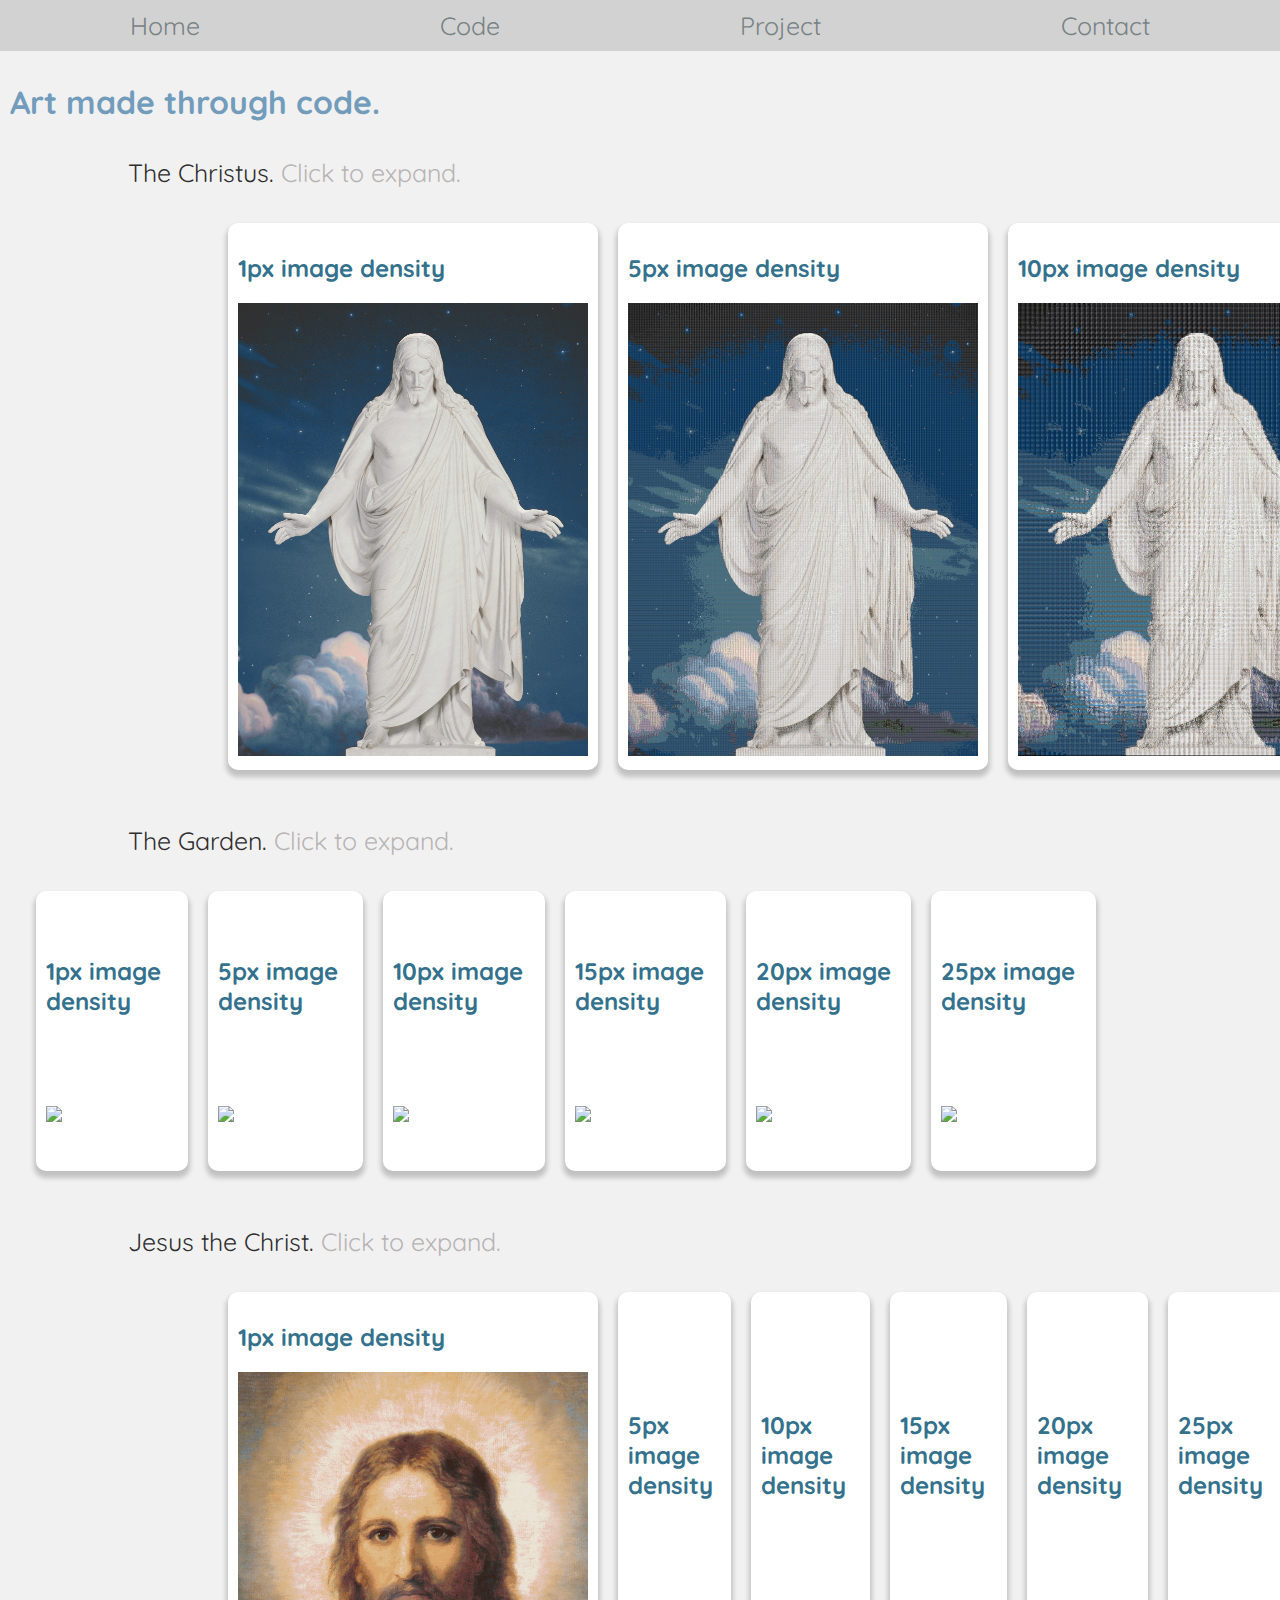
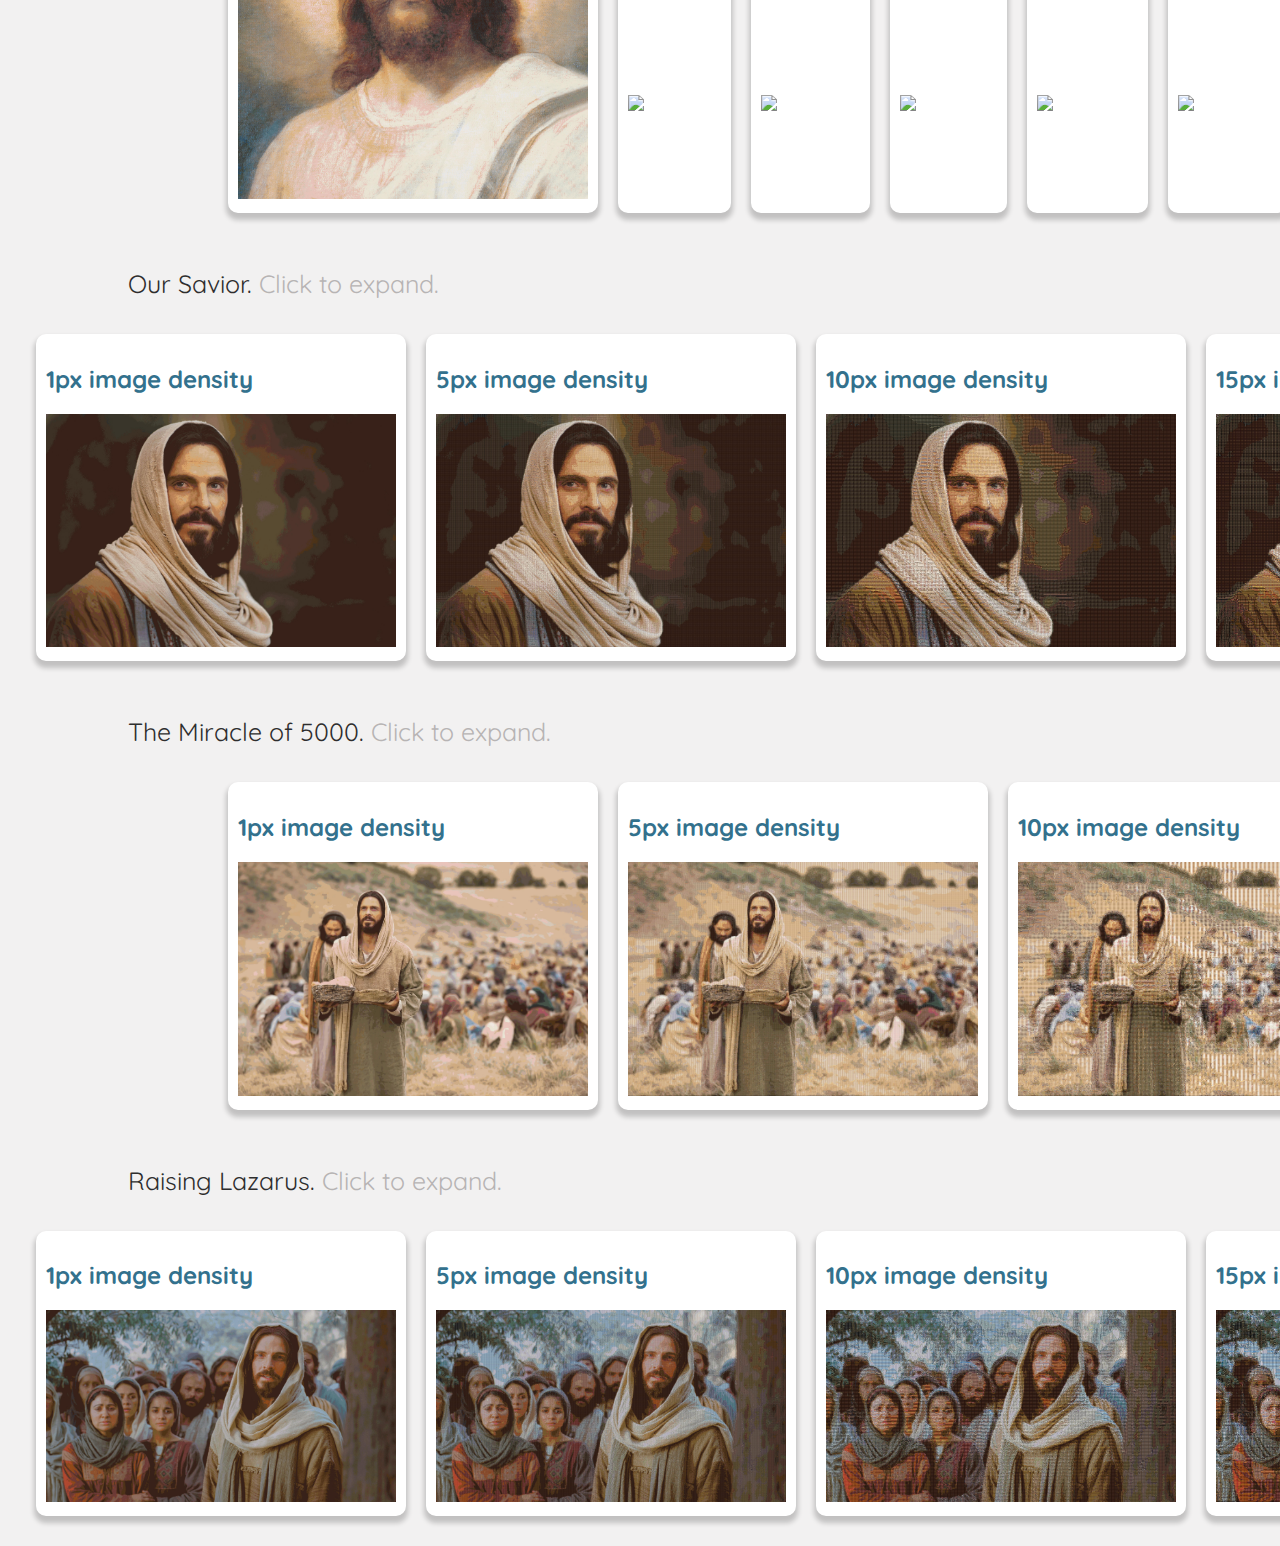
==== art/art.html @ af9d9bfe "first commit" ====
<!DOCTYPE html>
<html lang="en">

<head>
  <meta charset="UTF-8">
  <meta http-equiv="X-UA-Compatible" content="IE=edge">
  <meta name="viewport" content="width=device-width, initial-scale=1.0">
  <meta name="description" content="Home webpage for displaying of Christ art made through code.">
  <meta property="og:title" content="Code Art in Christ">
  <meta property="og:site_name" content="Code Art in Christ">
  <meta property="og:description" content="A page filled with the Savior.">
  <meta property="og:type" content="website">
  <link rel="stylesheet" href="../styles/art.css">
  <link rel="preconnect" href="https://fonts.googleapis.com">
  <link rel="preconnect" href="https://fonts.gstatic.com" crossorigin>
  <link href="https://fonts.googleapis.com/css2?family=Quicksand&display=swap" rel="stylesheet">


  <title>Mosaic Code of Christ</title>
</head>

<body>
  <header>
    <div><a href="../index.html">Home</a></div>
    <div><a href="../code/code.html">Code</a></div>
    <div><a href="../project/project.html">Project</a></div>
    <div><a href="../contact/contact.html">Contact</a></div>

  </header>
  <h1>Art made through code.</h1>

  <div class="maincolumn">

    <p class="desc">The Christus.<span class="lighter"> Click to expand.</span></p>
    <div class="row">
      <div class="section">
        <div class="tile firstpicture">
          <a href="../images/christus/Mosaic(Size_1).jpg"><img src="../images/christus/Mosaic(Size_1).jpg" width="350px"
              height="auto"></a>
          <h2>1px image density</h2>
        </div>
        <div class="tile secondpicture">
          <a href="../images/christus/Mosaic(Size_5).jpg"><img src="../images/christus/Mosaic(Size_5).jpg" width="350px"
              height="auto"></a>
          <h2>5px image density</h2>
        </div>
        <div class="tile thirdpicture">
          <a href="../images/christus/Mosaic(Size_10).jpg"><img src="../images/christus/Mosaic(Size_10).jpg"
              width="350px" height="auto"></a>
          <h2>10px image density</h2>
        </div>
        <div class="tile fourthpicture">
          <a href="../images/christus/Mosaic(Size_15).jpg"><img src="../images/christus/Mosaic(Size_15).jpg"
              width="350px" height="auto"></a>
          <h2>15px image density</h2>
        </div>
        <div class="tile fifthpicture">
          <a href="../images/christus/Mosaic(Size_20).jpg"><img src="../images/christus/Mosaic(Size_20).jpg"
              width="350px" height="auto"></a>
          <h2>20px image density</h2>
        </div>
        <div class="tile sixthpicture">
          <a href="../images/christus/Mosaic(Size_25).jpg"><img src="../images/christus/Mosaic(Size_25).jpg"
              width="350px" height="auto"></a>
          <h2>25px image density</h2>
        </div>
        <div class="filler"></div>
      </div>
    </div>

    <p class="desc">The Garden.<span class="lighter"> Click to expand.</span></p>
    <div class="row">
      <div class="section right">
        <div class="tile firstpicture">
          <a href="../images/geth/Mosaic(Size_1).jpg"><img src="../images/geth/Mosaic(Size_1).jpg" width="350px"
              height="auto"></a>
          <h2>1px image density</h2>
        </div>
        <div class="tile secondpicture">
          <a href="../images/geth/Mosaic(Size_5).jpg"><img src="../images/geth/Mosaic(Size_5).jpg" width="350px"
              height="auto"></a>
          <h2>5px image density</h2>
        </div>
        <div class="tile thirdpicture">
          <a href="../images/geth/Mosaic(Size_10).jpg"><img src="../images/geth/Mosaic(Size_10).jpg" width="350px"
              height="auto"></a>
          <h2>10px image density</h2>
        </div>
        <div class="tile fourthpicture">
          <a href="../images/geth/Mosaic(Size_15).jpg"><img src="../images/geth/Mosaic(Size_15).jpg" width="350px"
              height="auto"></a>
          <h2>15px image density</h2>
        </div>
        <div class="tile fifthpicture">
          <a href="../images/geth/Mosaic(Size_20).jpg"><img src="../images/geth/Mosaic(Size_20).jpg" width="350px"
              height="auto"></a>
          <h2>20px image density</h2>
        </div>
        <div class="tile sixthpicture">
          <a href="../images/geth/Mosaic(Size_25).jpg"><img src="../images/geth/Mosaic(Size_25).jpg" width="350px"
              height="auto"></a>
          <h2>25px image density</h2>
        </div>
        <div class="filler"></div>
      </div>
    </div>

    <p class="desc">Jesus the Christ.<span class="lighter"> Click to expand.</span></p>
    <div class="row">
      <div class="section">
        <div class="tile firstpicture">
          <a href="../images/portrait/Mosaic(Size_1).jpg"><img src="../images/portrait/Mosaic(Size_1).jpg" width="350px"
              height="auto"></a>
          <h2>1px image density</h2>
        </div>
        <div class="tile secondpicture">
          <a href="../images/portrait/Mosaic(Size_5).jpg"><img src="../images/portrait/Mosaic(Size_5).jpg" width="350px"
              height="auto"></a>
          <h2>5px image density</h2>
        </div>
        <div class="tile thirdpicture">
          <a href="../images/portrait/Mosaic(Size_10).jpg"><img src="../images/portrait/Mosaic(Size_10).jpg"
              width="350px" height="auto"></a>
          <h2>10px image density</h2>
        </div>
        <div class="tile fourthpicture">
          <a href="../images/portrait/Mosaic(Size_15).jpg"><img src="../images/portrait/Mosaic(Size_15).jpg"
              width="350px" height="auto"></a>
          <h2>15px image density</h2>
        </div>
        <div class="tile fifthpicture">
          <a href="../images/portrait/Mosaic(Size_20).jpg"><img src="../images/portrait/Mosaic(Size_20).jpg"
              width="350px" height="auto"></a>
          <h2>20px image density</h2>
        </div>
        <div class="tile sixthpicture">
          <a href="../images/portrait/Mosaic(Size_25).jpg"><img src="../images/portrait/Mosaic(Size_25).jpg"
              width="350px" height="auto"></a>
          <h2>25px image density</h2>
        </div>
        <div class="filler"></div>
      </div>
    </div>

    <p class="desc">Our Savior.<span class="lighter"> Click to expand.</span></p>
    <div class="row">
      <div class="section right">
        <div class="tile firstpicture">
          <a href="../images/Jesus/Mosaic(Size_1).jpg"><img src="../images/Jesus/Mosaic(Size_1).jpg" width="350px"
              height="auto"></a>
          <h2>1px image density</h2>
        </div>
        <div class="tile secondpicture">
          <a href="../images/Jesus/Mosaic(Size_5).jpg"><img src="../images/Jesus/Mosaic(Size_5).jpg" width="350px"
              height="auto"></a>
          <h2>5px image density</h2>
        </div>
        <div class="tile thirdpicture">
          <a href="../images/Jesus/Mosaic(Size_10).jpg"><img src="../images/Jesus/Mosaic(Size_10).jpg" width="350px"
              height="auto"></a>
          <h2>10px image density</h2>
        </div>
        <div class="tile fourthpicture">
          <a href="../images/Jesus/Mosaic(Size_15).jpg"><img src="../images/Jesus/Mosaic(Size_15).jpg" width="350px"
              height="auto"></a>
          <h2>15px image density</h2>
        </div>
        <div class="tile fifthpicture">
          <a href="../images/Jesus/Mosaic(Size_20).jpg"><img src="../images/Jesus/Mosaic(Size_20).jpg" width="350px"
              height="auto"></a>
          <h2>20px image density</h2>
        </div>
        <div class="tile sixthpicture">
          <a href="../images/Jesus/Mosaic(Size_25).jpg"><img src="../images/Jesus/Mosaic(Size_25).jpg" width="350px"
              height="auto"></a>
          <h2>25px image density</h2>
        </div>
        <div class="filler"></div>
      </div>
    </div>

    <p class="desc">The Miracle of 5000.<span class="lighter"> Click to expand.</span></p>
    <div class="row">
      <div class="section">
        <div class="tile firstpicture">
          <a href="../images/miracles/Mosaic(Size_1).jpg"><img src="../images/miracles/Mosaic(Size_1).jpg" width="350px"
              height="auto"></a>
          <h2>1px image density</h2>
        </div>
        <div class="tile secondpicture">
          <a href="../images/miracles/Mosaic(Size_5).jpg"><img src="../images/miracles/Mosaic(Size_5).jpg" width="350px"
              height="auto"></a>
          <h2>5px image density</h2>
        </div>
        <div class="tile thirdpicture">
          <a href="../images/miracles/Mosaic(Size_10).jpg"><img src="../images/miracles/Mosaic(Size_10).jpg"
              width="350px" height="auto"></a>
          <h2>10px image density</h2>
        </div>
        <div class="tile fourthpicture">
          <a href="../images/miracles/Mosaic(Size_15).jpg"><img src="../images/miracles/Mosaic(Size_15).jpg"
              width="350px" height="auto"></a>
          <h2>15px image density</h2>
        </div>
        <div class="tile fifthpicture">
          <a href="../images/miracles/Mosaic(Size_20).jpg"><img src="../images/miracles/Mosaic(Size_20).jpg"
              width="350px" height="auto"></a>
          <h2>20px image density</h2>
        </div>
        <div class="tile sixthpicture">
          <a href="../images/miracles/Mosaic(Size_25).jpg"><img src="../images/miracles/Mosaic(Size_25).jpg"
              width="350px" height="auto"></a>
          <h2>25px image density</h2>
        </div>
        <div class="filler"></div>
      </div>
    </div>

    <p class="desc">Raising Lazarus.<span class="lighter"> Click to expand.</span></p>
    <div class="row">
      <div onload="right()" class="section right">
        <div class="tile firstpicture">
          <a href="../images/lazarus/Mosaic(Size_1).jpg"><img src="../images/lazarus/Mosaic(Size_1).jpg" width="350px"
              height="auto"></a>
          <h2>1px image density</h2>
        </div>
        <div class="tile secondpicture">
          <a href="../images/lazarus/Mosaic(Size_5).jpg"><img src="../images/lazarus/Mosaic(Size_5).jpg" width="350px"
              height="auto"></a>
          <h2>5px image density</h2>
        </div>
        <div class="tile thirdpicture">
          <a href="../images/lazarus/Mosaic(Size_10).jpg"><img src="../images/lazarus/Mosaic(Size_10).jpg" width="350px"
              height="auto"></a>
          <h2>10px image density</h2>
        </div>
        <div class="tile fourthpicture">
          <a href="../images/lazarus/Mosaic(Size_15).jpg"><img src="../images/lazarus/Mosaic(Size_15).jpg" width="350px"
              height="auto"></a>
          <h2>15px image density</h2>
        </div>
        <div class="tile fifthpicture">
          <a href="../images/lazarus/Mosaic(Size_20).jpg"><img src="../images/lazarus/Mosaic(Size_20).jpg" width="350px"
              height="auto"></a>
          <h2>20px image density</h2>
        </div>
        <div class="tile sixthpicture">
          <a href="../images/lazarus/Mosaic(Size_25).jpg"><img src="../images/lazarus/Mosaic(Size_25).jpg" width="350px"
              height="auto"></a>
          <h2>25px image density</h2>
        </div>
        <div class="filler"></div>
      </div>
    </div>


  </div>

  <script src="scripts/index.js">
  </script>


</body>


</html>
---- styles/art.css ----
body {
  background-color: rgb(242, 241, 241);
  margin: 0px;
  overflow-x: hidden;
}

body .popup-imag {
  position: fixed;
  top: 0;
  left: 0;
  background: rgba(0, 0, 0, 0.9);
  height: 100%;
  width: 100%;
  z-index: 100;
  display: none;
}

body .popup-imag span {
  position: absolute;
  top: 0;
  right: 10px;
  font-size: 60px;
  font-weight: bolder;
  color: white;
  cursor: pointer;
  z-index: 100;
}

body .popup-imag img {
  position: absolute;
  top: 50%;
  left: 50%;
  transform: translate(-50%, -50%);
  border: 5px solid white;
  border-radius: 5px;
  width: 550px;
  object-fit: cover;
}

header {
  display: flex;
  justify-content: space-around;
  background-color: rgb(210, 210, 210);
  padding: 10px;
}

header div a {
  text-decoration: none;
  font-family: "Quicksand", sans-serif;
  color: rgb(119, 130, 133);
  font-size: 25px;
  transition: all 0.2s ease-in-out;
}

header div a:hover {
  color: rgb(72, 123, 146);
}
.row {
  height: fit-content;
}

.section {
  margin-left: 15vw;
  padding-left: 2vw;
  padding-bottom: 20px;
  z-index: 4;
  margin-right: 2vw;
  width: 100vw;
  height: fit-content;
  position: relative;
  display: flex;
  flex-direction: row;
  justify-content: space-between;
  overflow: scroll;
  scrollbar-width: none;
}
.right {
  margin-left: 0px;
}

h1 {
  color: white;
}

.tile a {
  order: 1;
}

.row .tile {
  background-color: white;
  height: fit-content + 10px;
  border-radius: 10px;
  padding: 10px;

  margin: 10px;
  display: flex;
  flex-direction: column;
  justify-content: space-around;
}
.filler {
  width: 200px;
  height: fit-content;
  /* background-color: white; */
  min-width: 200px;
  min-height: 300px;
}

.tile {
  transition: all 0.5s ease-in-out;
  box-shadow: 0px 5px 5px 2px rgba(0, 0, 0, 0.2);
}

.tile:hover {
  transform: scale(1.03);
  box-shadow: -5px 5px 5px 2px rgba(0, 0, 0, 0.3);
}

.desc {
  font-size: 25px;
  padding-left: 10%;
  color: rgb(46, 46, 46);
  font-family: "Quicksand", sans-serif;
}
h1,
h2 {
  font-family: "Quicksand", sans-serif;
}

h1 {
  color: rgb(114, 156, 187);
  padding: 10px;
}

.lighter {
  color: rgb(183, 180, 180);
}

h2 {
  color: rgb(51, 113, 141);
}
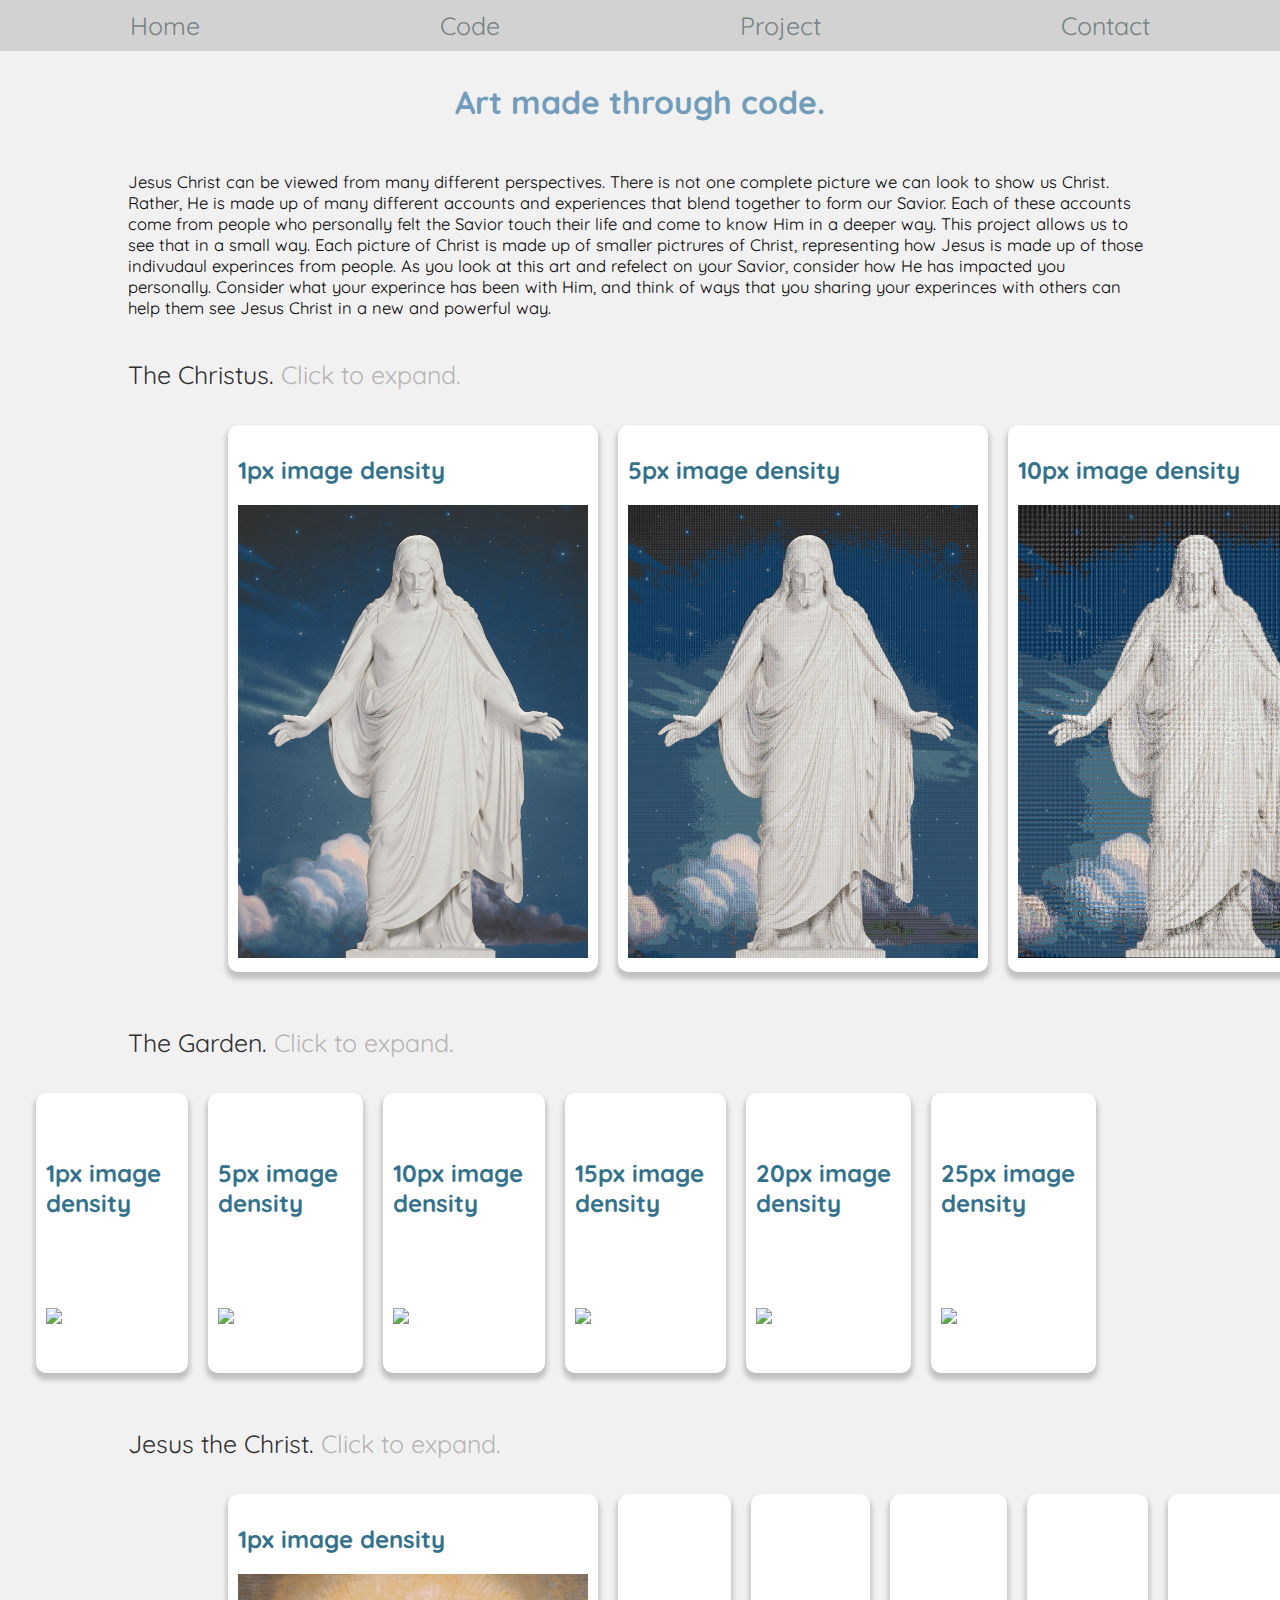
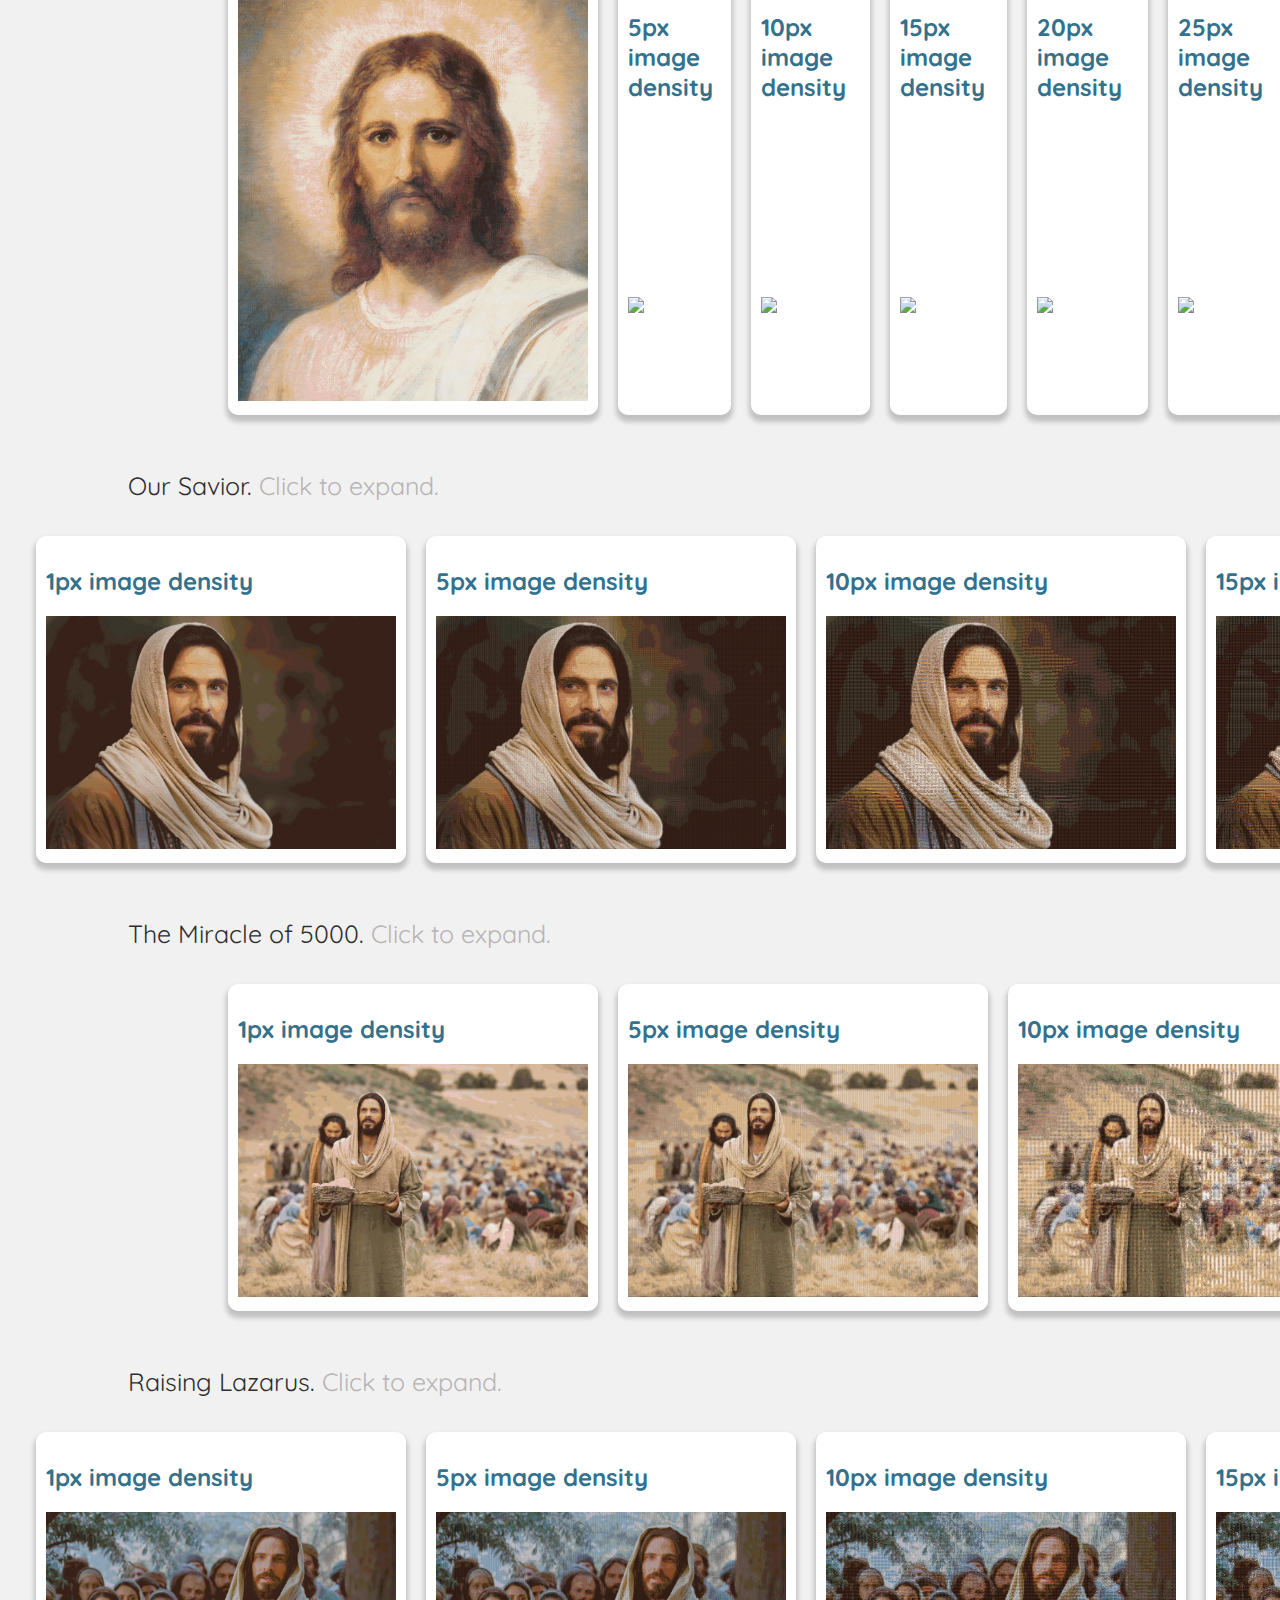
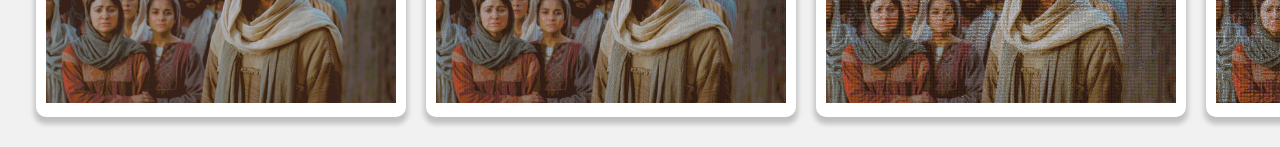
==== commit a0b87705: "adding last paragrpah" ====
--- a/art/art.html
+++ b/art/art.html
@@ -10,13 +10,17 @@
   <meta property="og:site_name" content="Code Art in Christ">
   <meta property="og:description" content="A page filled with the Savior.">
   <meta property="og:type" content="website">
+  <link rel="apple-touch-icon" sizes="180x180" href="../images/favicon/apple-touch-icon.png">
+  <link rel="icon" type="image/png" sizes="32x32" href="../images/favicon/favicon-32x32.png">
+  <link rel="icon" type="image/png" sizes="16x16" href="../images/favicon/favicon-16x16.png">
+  <link rel="manifest" href="../images/favicon/site.webmanifest">
   <link rel="stylesheet" href="../styles/art.css">
   <link rel="preconnect" href="https://fonts.googleapis.com">
   <link rel="preconnect" href="https://fonts.gstatic.com" crossorigin>
   <link href="https://fonts.googleapis.com/css2?family=Quicksand&display=swap" rel="stylesheet">
 
 
-  <title>Mosaic Code of Christ</title>
+  <title>Art</title>
 </head>
 
 <body>
@@ -27,8 +31,22 @@
     <div><a href="../contact/contact.html">Contact</a></div>
 
   </header>
-  <h1>Art made through code.</h1>
-
+  <div class="header">
+    <h1>Art made through code.</h1>
+    <p class="intro">Jesus Christ can be viewed from many different perspectives. There is not one complete picture we
+      can
+      look to show
+      us
+      Christ. Rather, He is made up of many different accounts and experiences that blend together to form our Savior.
+      Each of these accounts come from people who personally felt the Savior touch their life and come to know Him in a
+      deeper way. This project allows us to see that in a small way. Each picture of Christ is made up of smaller
+      pictrures of Christ, representing how Jesus is made up of those indivudaul experinces from people. As you look at
+      this art and refelect on your Savior, consider how He has impacted you personally. Consider what your experince
+      has
+      been with Him, and think of ways that you sharing your experinces with others can help them see Jesus Christ in a
+      new and powerful way.
+    </p>
+  </div>
   <div class="maincolumn">
 
     <p class="desc">The Christus.<span class="lighter"> Click to expand.</span></p>
--- a/styles/art.css
+++ b/styles/art.css
@@ -2,6 +2,12 @@
   background-color: rgb(242, 241, 241);
   margin: 0px;
   overflow-x: hidden;
+}
+.header {
+  display: flex;
+  flex-direction: column;
+  align-items: center;
+  justify-content: center;
 }
 
 body .popup-imag {
@@ -13,6 +19,13 @@
   width: 100%;
   z-index: 100;
   display: none;
+}
+.header p {
+  font-family: "Quicksand", sans-serif;
+  font-size: 1.3vw;
+}
+.intro {
+  width: 80vw;
 }
 
 body .popup-imag span {
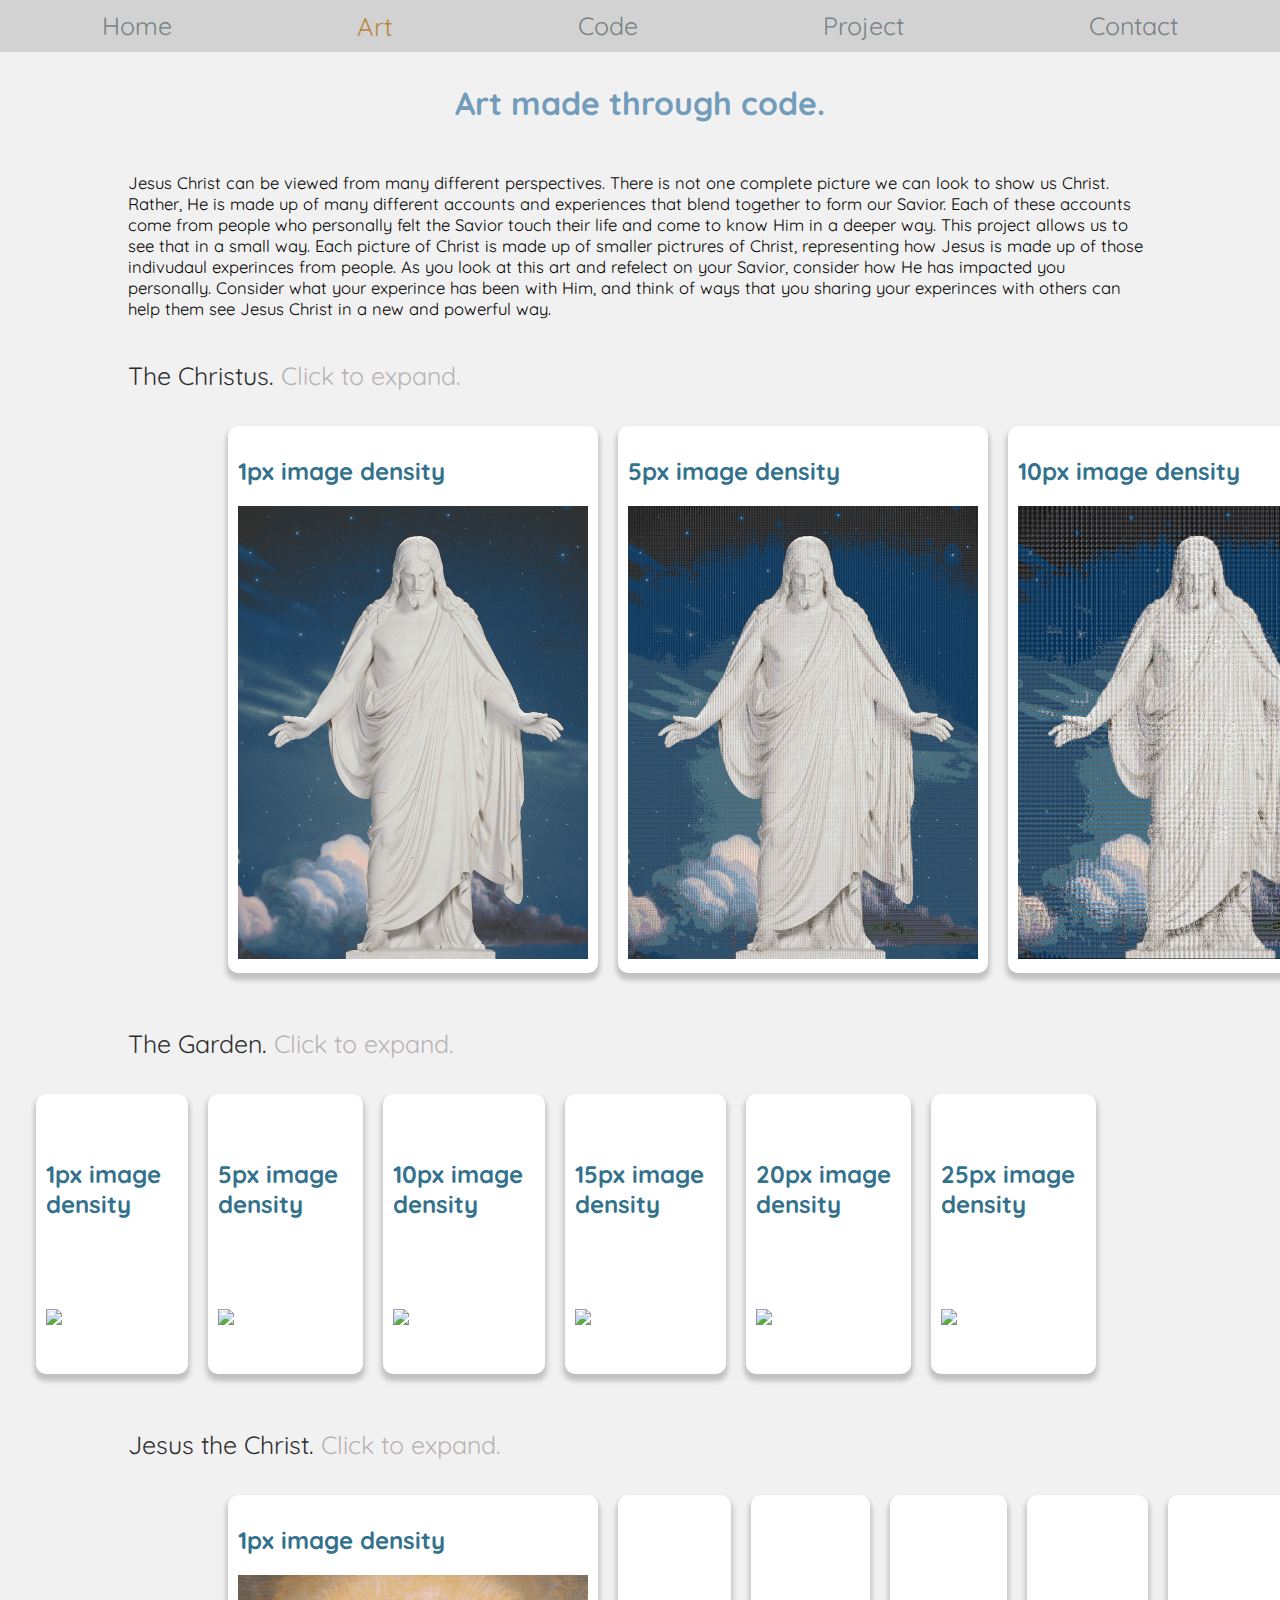
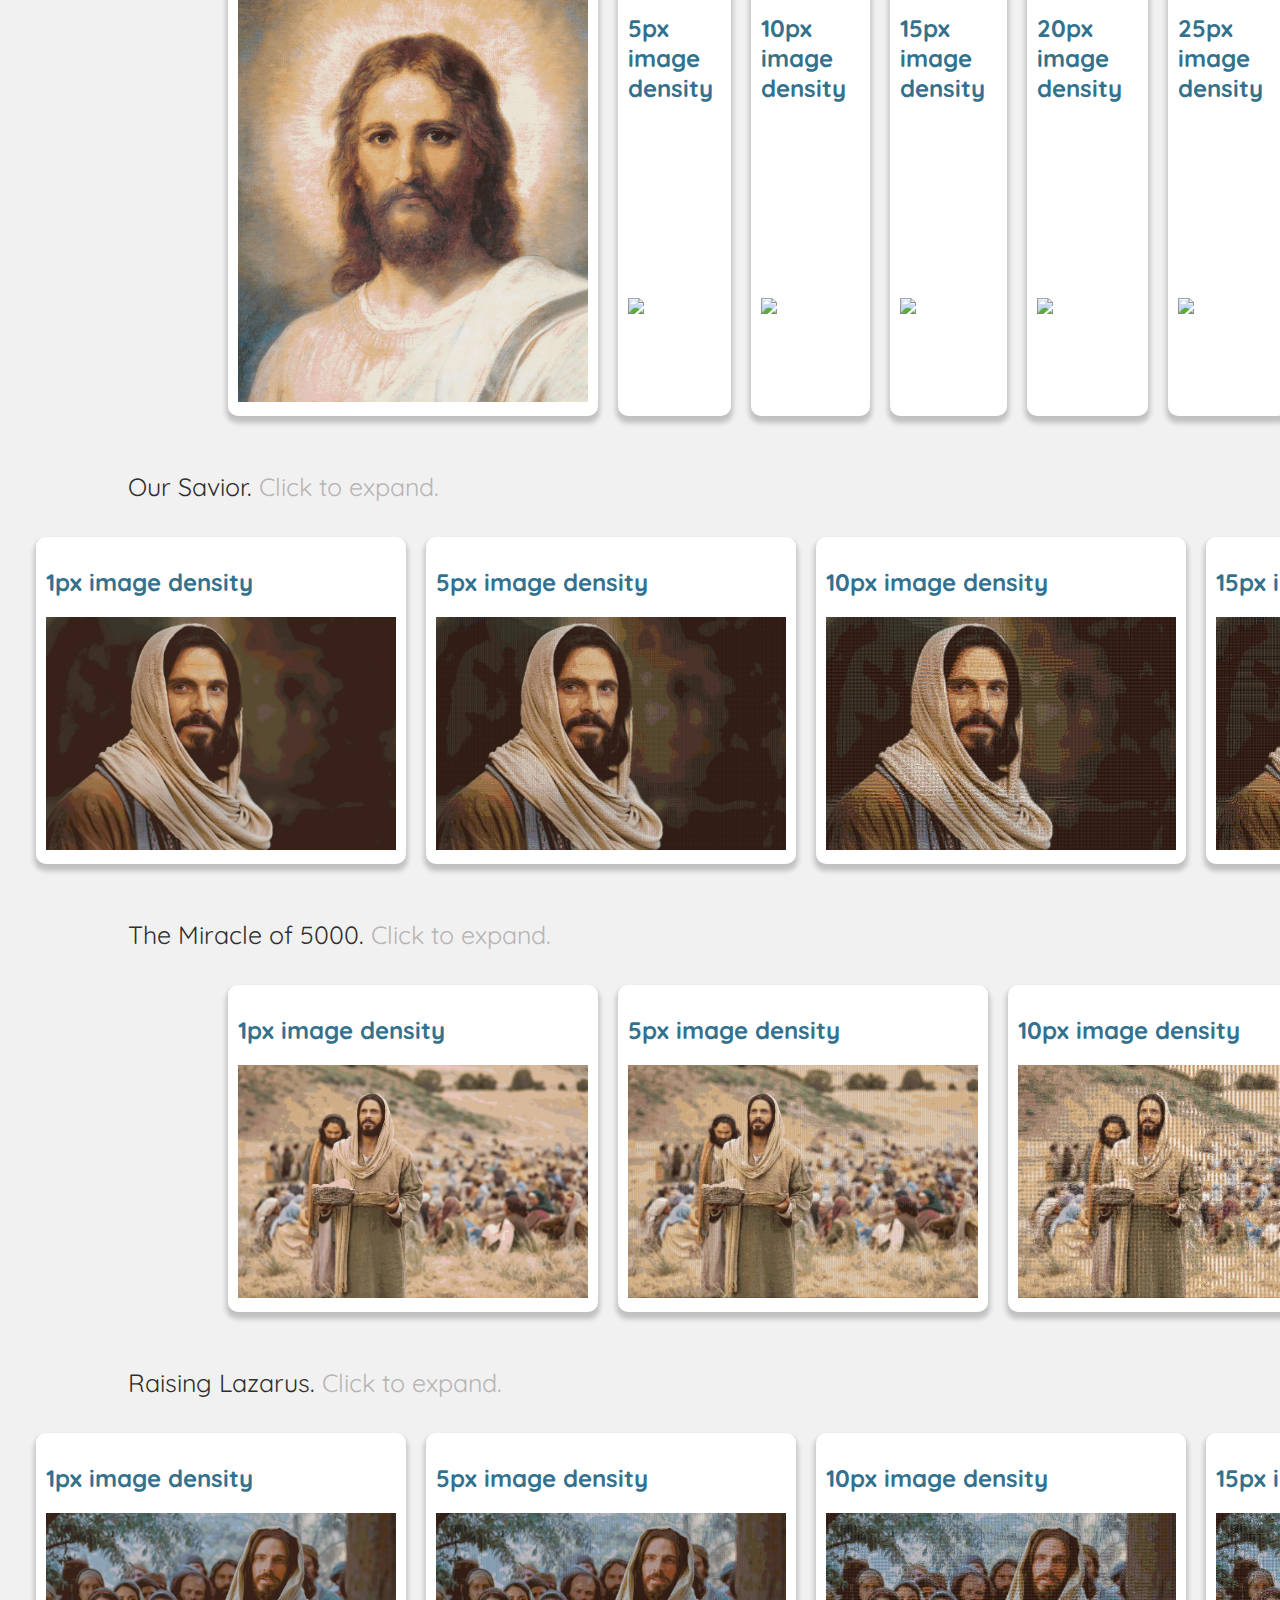
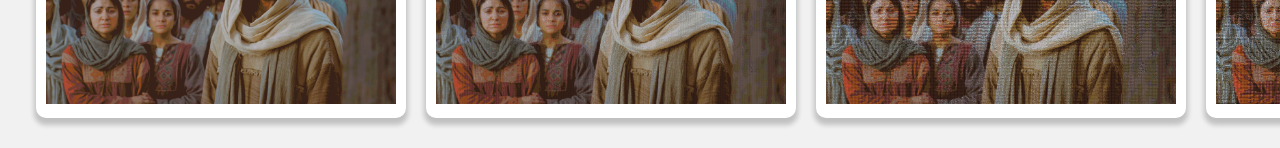
==== commit 449336e4: "updating menu" ====
--- a/art/art.html
+++ b/art/art.html
@@ -26,6 +26,7 @@
 <body>
   <header>
     <div><a href="../index.html">Home</a></div>
+    <div class="current"><a href="">Art</a></div>
     <div><a href="../code/code.html">Code</a></div>
     <div><a href="../project/project.html">Project</a></div>
     <div><a href="../contact/contact.html">Contact</a></div>
--- a/styles/art.css
+++ b/styles/art.css
@@ -151,3 +151,8 @@
 h2 {
   color: rgb(51, 113, 141);
 }
+
+.current a {
+  color: rgb(184, 136, 63);
+  font-size: 2vw;
+}
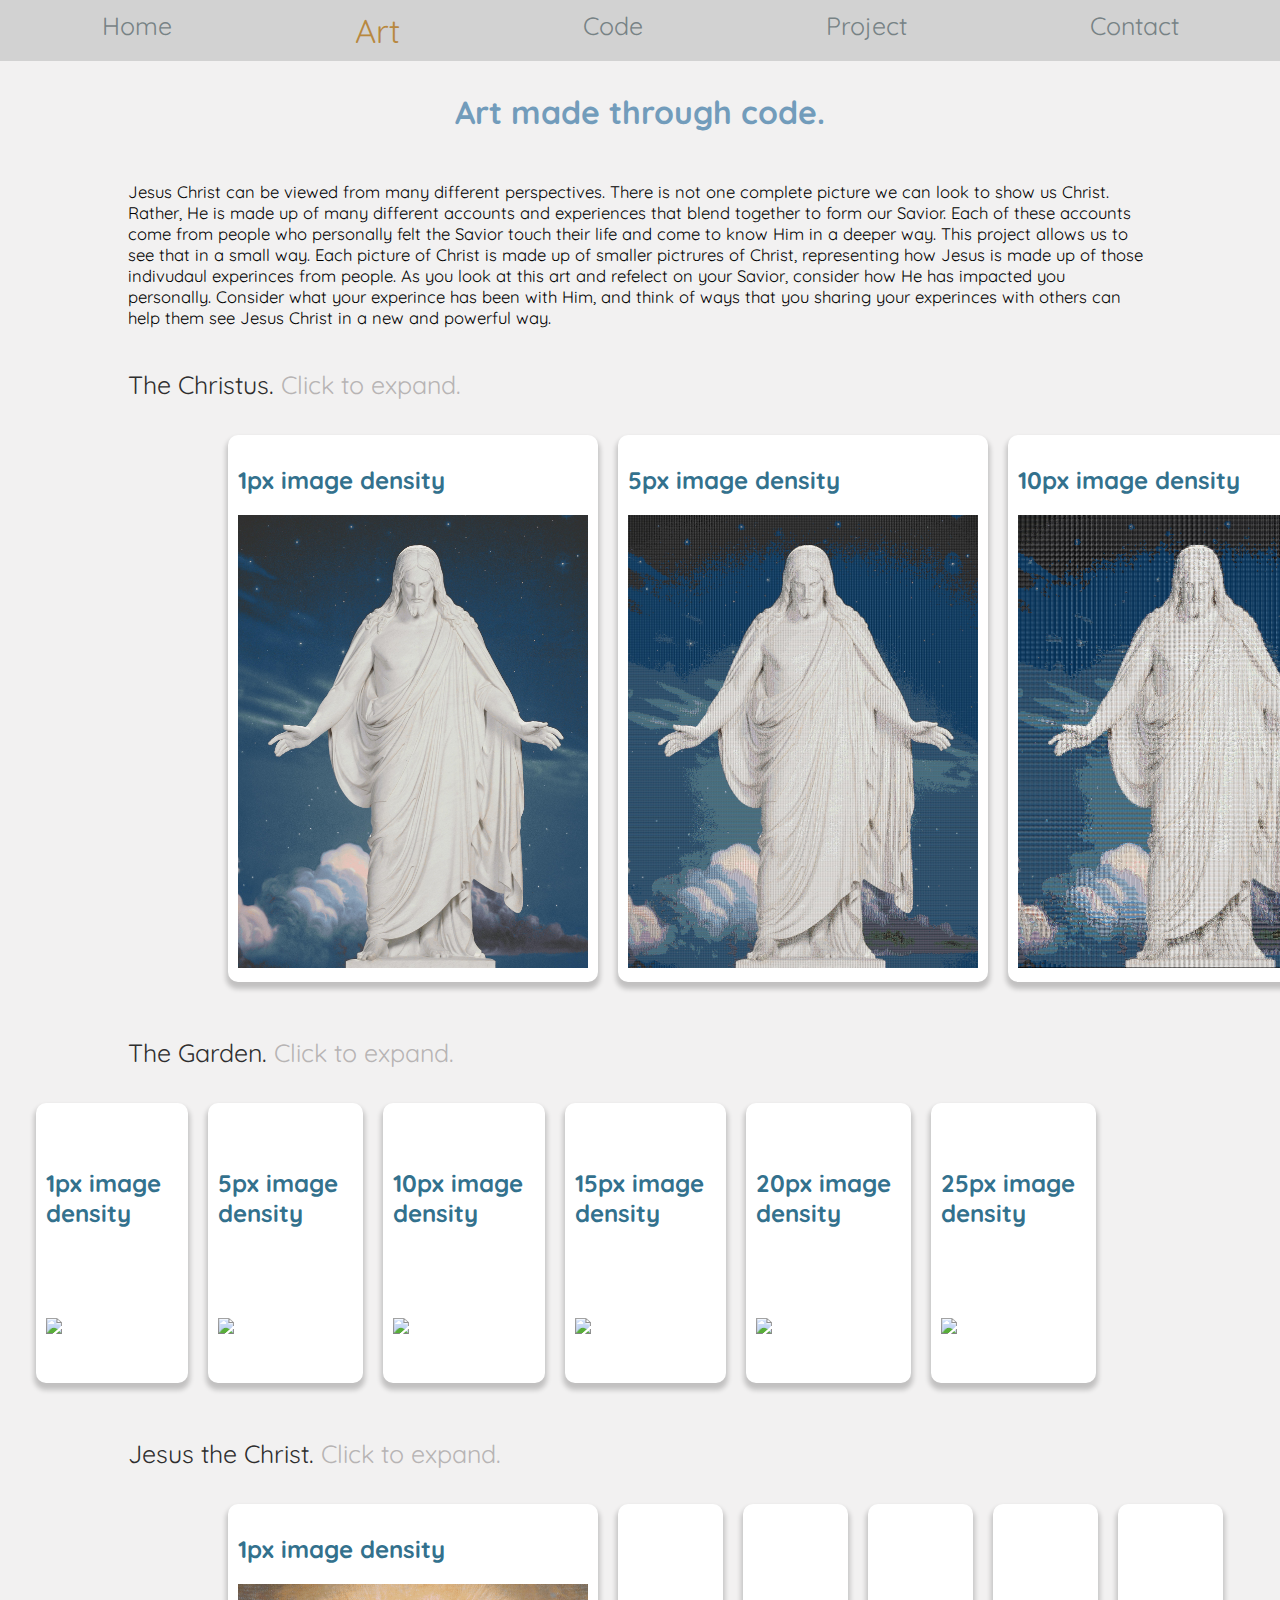
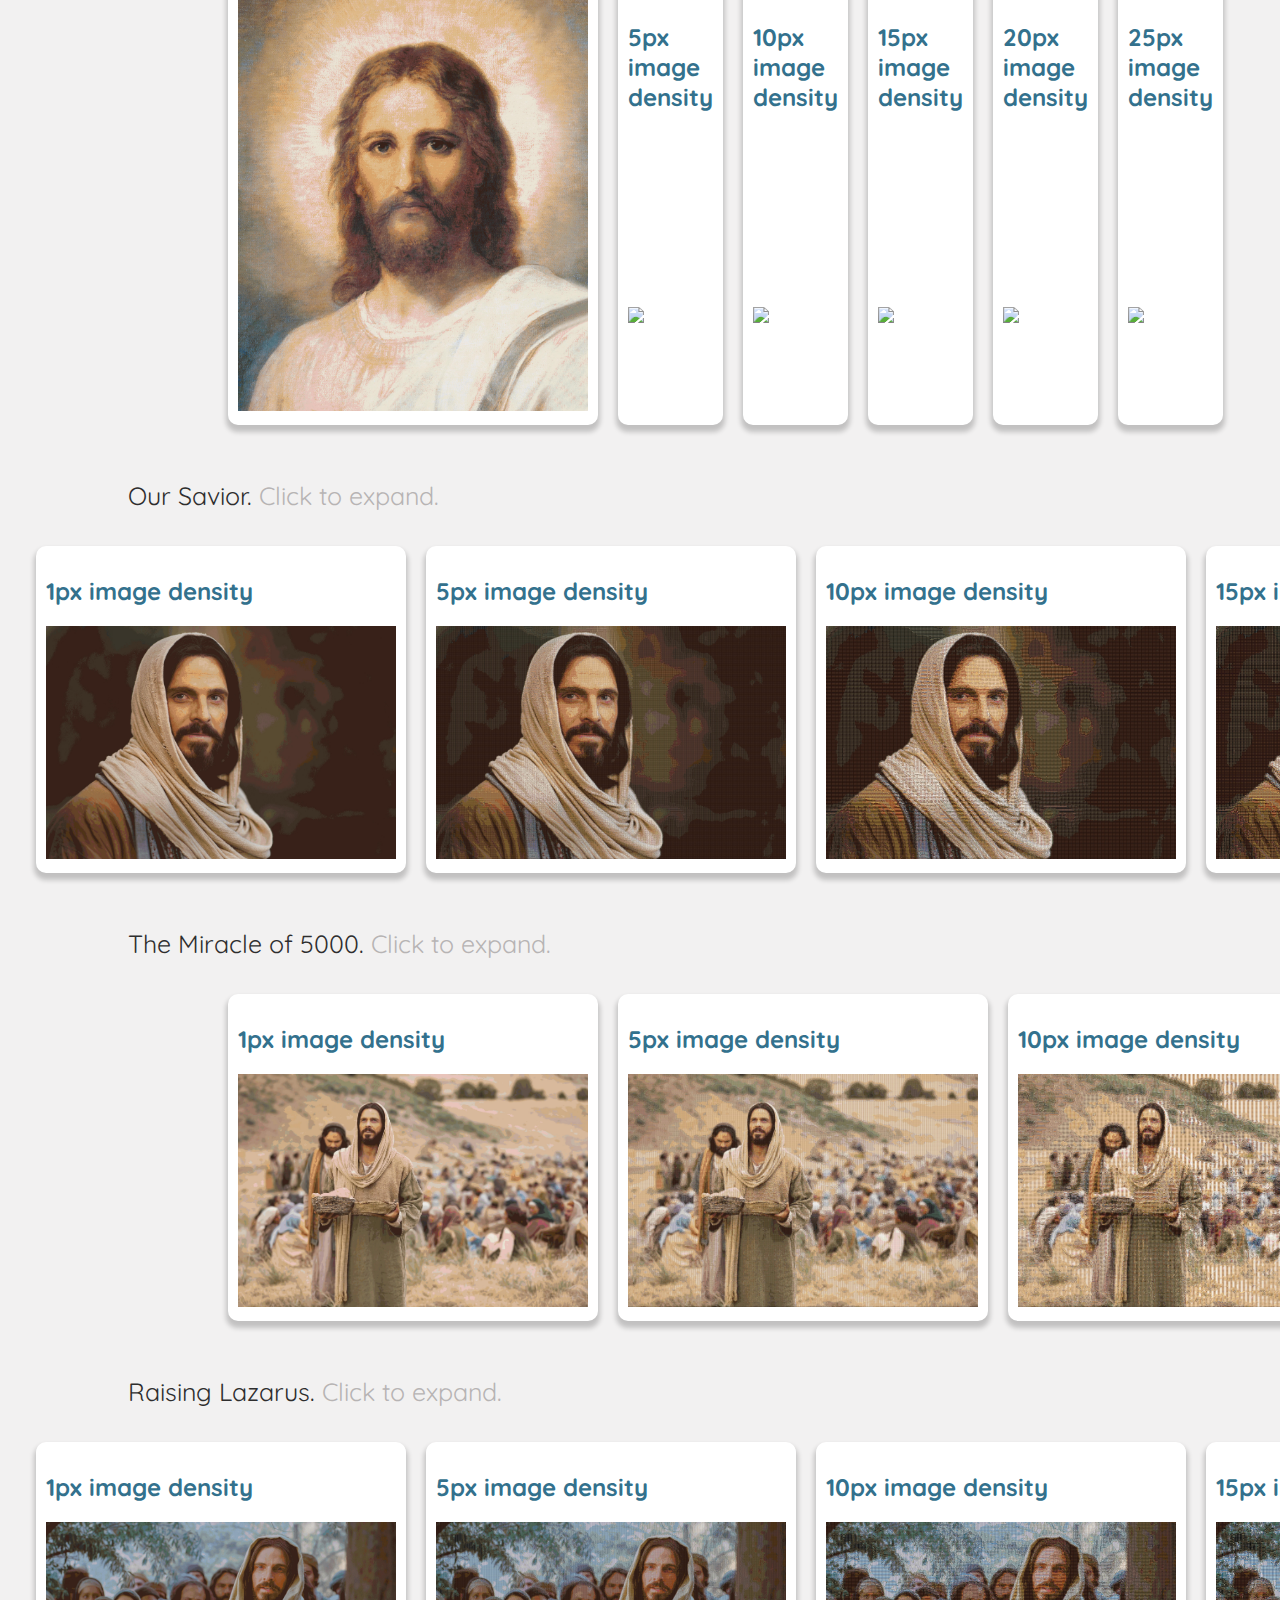
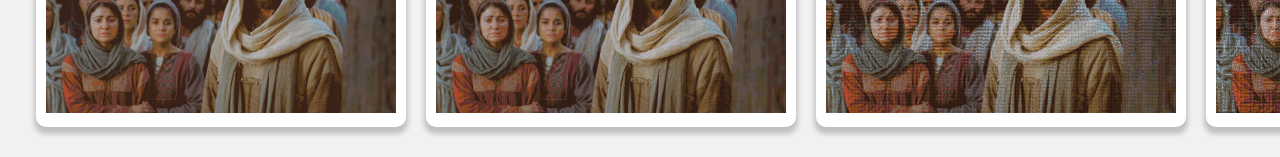
==== commit 4cd9fecf: "updating some things" ====
--- a/art/art.html
+++ b/art/art.html
@@ -83,40 +83,114 @@
               width="350px" height="auto"></a>
           <h2>25px image density</h2>
         </div>
+        <div class="filler2"></div>
+      </div>
+    </div>
+
+    <p class="desc">The Garden.<span class="lighter"> Click to expand.</span></p>
+    <div class="row">
+      <div class="section right">
+        <div class="tile firstpicture">
+          <a href="../images/geth/Mosaic(Size_1).jpg"><img src="../images/geth/Mosaic(Size_1).jpg" width="350px"
+              height="auto"></a>
+          <h2>1px image density</h2>
+        </div>
+        <div class="tile secondpicture">
+          <a href="../images/geth/Mosaic(Size_5).jpg"><img src="../images/geth/Mosaic(Size_5).jpg" width="350px"
+              height="auto"></a>
+          <h2>5px image density</h2>
+        </div>
+        <div class="tile thirdpicture">
+          <a href="../images/geth/Mosaic(Size_10).jpg"><img src="../images/geth/Mosaic(Size_10).jpg" width="350px"
+              height="auto"></a>
+          <h2>10px image density</h2>
+        </div>
+        <div class="tile fourthpicture">
+          <a href="../images/geth/Mosaic(Size_15).jpg"><img src="../images/geth/Mosaic(Size_15).jpg" width="350px"
+              height="auto"></a>
+          <h2>15px image density</h2>
+        </div>
+        <div class="tile fifthpicture">
+          <a href="../images/geth/Mosaic(Size_20).jpg"><img src="../images/geth/Mosaic(Size_20).jpg" width="350px"
+              height="auto"></a>
+          <h2>20px image density</h2>
+        </div>
+        <div class="tile sixthpicture">
+          <a href="../images/geth/Mosaic(Size_25).jpg"><img src="../images/geth/Mosaic(Size_25).jpg" width="350px"
+              height="auto"></a>
+          <h2>25px image density</h2>
+        </div>
         <div class="filler"></div>
       </div>
     </div>
 
-    <p class="desc">The Garden.<span class="lighter"> Click to expand.</span></p>
+    <p class="desc">Jesus the Christ.<span class="lighter"> Click to expand.</span></p>
+    <div class="row">
+      <div class="section">
+        <div class="tile firstpicture">
+          <a href="../images/portrait/Mosaic(Size_1).jpg"><img src="../images/portrait/Mosaic(Size_1).jpg" width="350px"
+              height="auto"></a>
+          <h2>1px image density</h2>
+        </div>
+        <div class="tile secondpicture">
+          <a href="../images/portrait/Mosaic(Size_5).jpg"><img src="../images/portrait/Mosaic(Size_5).jpg" width="350px"
+              height="auto"></a>
+          <h2>5px image density</h2>
+        </div>
+        <div class="tile thirdpicture">
+          <a href="../images/portrait/Mosaic(Size_10).jpg"><img src="../images/portrait/Mosaic(Size_10).jpg"
+              width="350px" height="auto"></a>
+          <h2>10px image density</h2>
+        </div>
+        <div class="tile fourthpicture">
+          <a href="../images/portrait/Mosaic(Size_15).jpg"><img src="../images/portrait/Mosaic(Size_15).jpg"
+              width="350px" height="auto"></a>
+          <h2>15px image density</h2>
+        </div>
+        <div class="tile fifthpicture">
+          <a href="../images/portrait/Mosaic(Size_20).jpg"><img src="../images/portrait/Mosaic(Size_20).jpg"
+              width="350px" height="auto"></a>
+          <h2>20px image density</h2>
+        </div>
+        <div class="tile sixthpicture">
+          <a href="../images/portrait/Mosaic(Size_25).jpg"><img src="../images/portrait/Mosaic(Size_25).jpg"
+              width="350px" height="auto"></a>
+          <h2>25px image density</h2>
+        </div>
+        <div class="filler2"></div>
+      </div>
+    </div>
+
+    <p class="desc">Our Savior.<span class="lighter"> Click to expand.</span></p>
     <div class="row">
       <div class="section right">
         <div class="tile firstpicture">
-          <a href="../images/geth/Mosaic(Size_1).jpg"><img src="../images/geth/Mosaic(Size_1).jpg" width="350px"
-              height="auto"></a>
-          <h2>1px image density</h2>
-        </div>
-        <div class="tile secondpicture">
-          <a href="../images/geth/Mosaic(Size_5).jpg"><img src="../images/geth/Mosaic(Size_5).jpg" width="350px"
-              height="auto"></a>
-          <h2>5px image density</h2>
-        </div>
-        <div class="tile thirdpicture">
-          <a href="../images/geth/Mosaic(Size_10).jpg"><img src="../images/geth/Mosaic(Size_10).jpg" width="350px"
-              height="auto"></a>
-          <h2>10px image density</h2>
-        </div>
-        <div class="tile fourthpicture">
-          <a href="../images/geth/Mosaic(Size_15).jpg"><img src="../images/geth/Mosaic(Size_15).jpg" width="350px"
-              height="auto"></a>
-          <h2>15px image density</h2>
-        </div>
-        <div class="tile fifthpicture">
-          <a href="../images/geth/Mosaic(Size_20).jpg"><img src="../images/geth/Mosaic(Size_20).jpg" width="350px"
-              height="auto"></a>
-          <h2>20px image density</h2>
-        </div>
-        <div class="tile sixthpicture">
-          <a href="../images/geth/Mosaic(Size_25).jpg"><img src="../images/geth/Mosaic(Size_25).jpg" width="350px"
+          <a href="../images/Jesus/Mosaic(Size_1).jpg"><img src="../images/Jesus/Mosaic(Size_1).jpg" width="350px"
+              height="auto"></a>
+          <h2>1px image density</h2>
+        </div>
+        <div class="tile secondpicture">
+          <a href="../images/Jesus/Mosaic(Size_5).jpg"><img src="../images/Jesus/Mosaic(Size_5).jpg" width="350px"
+              height="auto"></a>
+          <h2>5px image density</h2>
+        </div>
+        <div class="tile thirdpicture">
+          <a href="../images/Jesus/Mosaic(Size_10).jpg"><img src="../images/Jesus/Mosaic(Size_10).jpg" width="350px"
+              height="auto"></a>
+          <h2>10px image density</h2>
+        </div>
+        <div class="tile fourthpicture">
+          <a href="../images/Jesus/Mosaic(Size_15).jpg"><img src="../images/Jesus/Mosaic(Size_15).jpg" width="350px"
+              height="auto"></a>
+          <h2>15px image density</h2>
+        </div>
+        <div class="tile fifthpicture">
+          <a href="../images/Jesus/Mosaic(Size_20).jpg"><img src="../images/Jesus/Mosaic(Size_20).jpg" width="350px"
+              height="auto"></a>
+          <h2>20px image density</h2>
+        </div>
+        <div class="tile sixthpicture">
+          <a href="../images/Jesus/Mosaic(Size_25).jpg"><img src="../images/Jesus/Mosaic(Size_25).jpg" width="350px"
               height="auto"></a>
           <h2>25px image density</h2>
         </div>
@@ -124,84 +198,10 @@
       </div>
     </div>
 
-    <p class="desc">Jesus the Christ.<span class="lighter"> Click to expand.</span></p>
+    <p class="desc">The Miracle of 5000.<span class="lighter"> Click to expand.</span></p>
     <div class="row">
       <div class="section">
         <div class="tile firstpicture">
-          <a href="../images/portrait/Mosaic(Size_1).jpg"><img src="../images/portrait/Mosaic(Size_1).jpg" width="350px"
-              height="auto"></a>
-          <h2>1px image density</h2>
-        </div>
-        <div class="tile secondpicture">
-          <a href="../images/portrait/Mosaic(Size_5).jpg"><img src="../images/portrait/Mosaic(Size_5).jpg" width="350px"
-              height="auto"></a>
-          <h2>5px image density</h2>
-        </div>
-        <div class="tile thirdpicture">
-          <a href="../images/portrait/Mosaic(Size_10).jpg"><img src="../images/portrait/Mosaic(Size_10).jpg"
-              width="350px" height="auto"></a>
-          <h2>10px image density</h2>
-        </div>
-        <div class="tile fourthpicture">
-          <a href="../images/portrait/Mosaic(Size_15).jpg"><img src="../images/portrait/Mosaic(Size_15).jpg"
-              width="350px" height="auto"></a>
-          <h2>15px image density</h2>
-        </div>
-        <div class="tile fifthpicture">
-          <a href="../images/portrait/Mosaic(Size_20).jpg"><img src="../images/portrait/Mosaic(Size_20).jpg"
-              width="350px" height="auto"></a>
-          <h2>20px image density</h2>
-        </div>
-        <div class="tile sixthpicture">
-          <a href="../images/portrait/Mosaic(Size_25).jpg"><img src="../images/portrait/Mosaic(Size_25).jpg"
-              width="350px" height="auto"></a>
-          <h2>25px image density</h2>
-        </div>
-        <div class="filler"></div>
-      </div>
-    </div>
-
-    <p class="desc">Our Savior.<span class="lighter"> Click to expand.</span></p>
-    <div class="row">
-      <div class="section right">
-        <div class="tile firstpicture">
-          <a href="../images/Jesus/Mosaic(Size_1).jpg"><img src="../images/Jesus/Mosaic(Size_1).jpg" width="350px"
-              height="auto"></a>
-          <h2>1px image density</h2>
-        </div>
-        <div class="tile secondpicture">
-          <a href="../images/Jesus/Mosaic(Size_5).jpg"><img src="../images/Jesus/Mosaic(Size_5).jpg" width="350px"
-              height="auto"></a>
-          <h2>5px image density</h2>
-        </div>
-        <div class="tile thirdpicture">
-          <a href="../images/Jesus/Mosaic(Size_10).jpg"><img src="../images/Jesus/Mosaic(Size_10).jpg" width="350px"
-              height="auto"></a>
-          <h2>10px image density</h2>
-        </div>
-        <div class="tile fourthpicture">
-          <a href="../images/Jesus/Mosaic(Size_15).jpg"><img src="../images/Jesus/Mosaic(Size_15).jpg" width="350px"
-              height="auto"></a>
-          <h2>15px image density</h2>
-        </div>
-        <div class="tile fifthpicture">
-          <a href="../images/Jesus/Mosaic(Size_20).jpg"><img src="../images/Jesus/Mosaic(Size_20).jpg" width="350px"
-              height="auto"></a>
-          <h2>20px image density</h2>
-        </div>
-        <div class="tile sixthpicture">
-          <a href="../images/Jesus/Mosaic(Size_25).jpg"><img src="../images/Jesus/Mosaic(Size_25).jpg" width="350px"
-              height="auto"></a>
-          <h2>25px image density</h2>
-        </div>
-        <div class="filler"></div>
-      </div>
-    </div>
-
-    <p class="desc">The Miracle of 5000.<span class="lighter"> Click to expand.</span></p>
-    <div class="row">
-      <div class="section">
-        <div class="tile firstpicture">
           <a href="../images/miracles/Mosaic(Size_1).jpg"><img src="../images/miracles/Mosaic(Size_1).jpg" width="350px"
               height="auto"></a>
           <h2>1px image density</h2>
@@ -231,7 +231,7 @@
               width="350px" height="auto"></a>
           <h2>25px image density</h2>
         </div>
-        <div class="filler"></div>
+        <div class="filler2"></div>
       </div>
     </div>
 
--- a/styles/art.css
+++ b/styles/art.css
@@ -118,6 +118,12 @@
   min-height: 300px;
 }
 
+.filler2 {
+  width: 400px;
+  min-width: 400px;
+  min-height: 300px;
+}
+
 .tile {
   transition: all 0.5s ease-in-out;
   box-shadow: 0px 5px 5px 2px rgba(0, 0, 0, 0.2);
@@ -154,5 +160,5 @@
 
 .current a {
   color: rgb(184, 136, 63);
-  font-size: 2vw;
+  font-size: 33px;
 }
